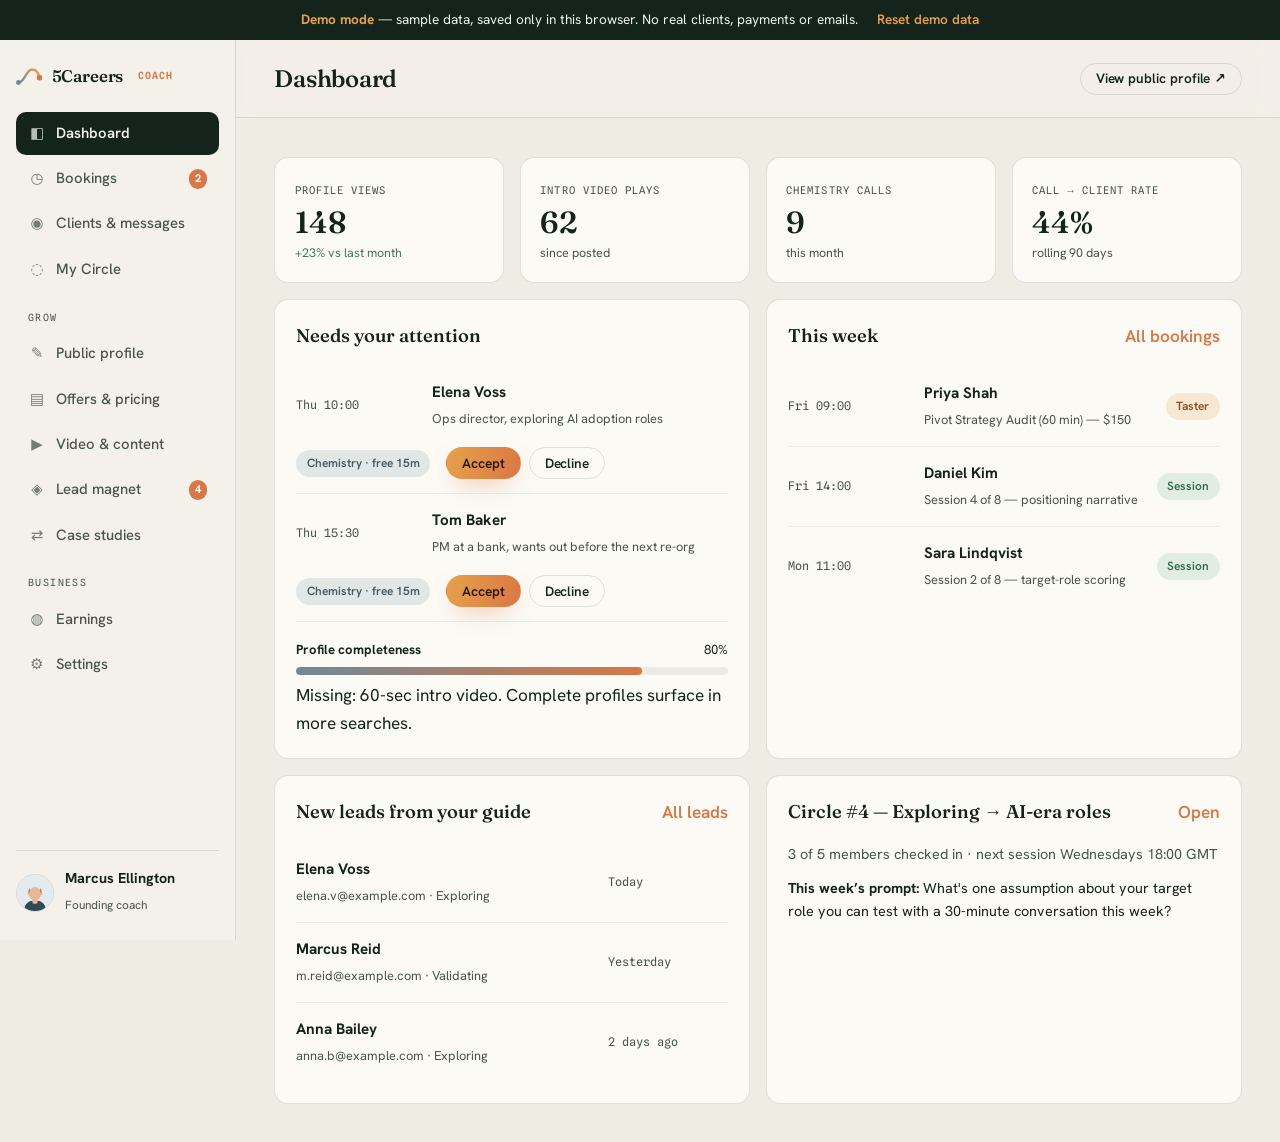
==== portal.html @ 754b2191 "Add coach portal (front-end demo, all views functional) New portal.html/portal.css/portal.js — a cli" ====
<!DOCTYPE html>
<html lang="en">
<head>
<meta charset="UTF-8" />
<meta name="viewport" content="width=device-width, initial-scale=1.0" />
<title>Coach Portal — 5Careers</title>
<meta name="description" content="The 5Careers coach portal: manage your profile, bookings, clients, offers, content, leads, case studies, Circles and earnings." />
<meta name="robots" content="noindex" />
<link rel="icon" href="assets/favicon.svg" type="image/svg+xml" />
<link rel="preconnect" href="https://fonts.googleapis.com" />
<link rel="preconnect" href="https://fonts.gstatic.com" crossorigin />
<link href="https://fonts.googleapis.com/css2?family=Fraunces:ital,opsz,wght@0,9..144,400..600;1,9..144,400..560&family=Hanken+Grotesk:wght@400;500;600;700&family=Spline+Sans+Mono:wght@400;500&display=swap" rel="stylesheet" />
<link rel="stylesheet" href="styles.css" />
<link rel="stylesheet" href="portal.css" />
</head>
<body class="portal-body">

<a class="skip-link" href="#view">Skip to content</a>

<div class="demo-banner" role="status">
  <span><strong>Demo mode</strong> — sample data, saved only in this browser. No real clients, payments or emails.</span>
  <button type="button" class="linkbtn" id="demoReset">Reset demo data</button>
</div>

<div class="portal">
  <aside class="psidebar">
    <a href="index.html" class="brand" aria-label="5Careers home">
      <svg class="mark" viewBox="0 0 32 32" fill="none" aria-hidden="true">
        <path d="M3 24 C 11 24, 12 8, 20 8 C 26 8, 28 14, 29 18" stroke="url(#g)" stroke-width="3" stroke-linecap="round"/>
        <circle cx="3" cy="24" r="3" fill="#6f8a98"/><circle cx="29" cy="18" r="3.4" fill="#d97746"/>
        <defs><linearGradient id="g" x1="3" y1="24" x2="29" y2="10" gradientUnits="userSpaceOnUse"><stop stop-color="#6f8a98"/><stop offset="1" stop-color="#e6a24a"/></linearGradient></defs>
      </svg>
      5Careers <span class="brand-sub">Coach</span>
    </a>

    <nav class="pnav" aria-label="Portal">
      <a href="#/dashboard" data-route="dashboard"><span class="pnav-ic">◧</span>Dashboard</a>
      <a href="#/bookings" data-route="bookings"><span class="pnav-ic">◷</span>Bookings <span class="pnav-badge" id="badgeBookings" hidden></span></a>
      <a href="#/clients" data-route="clients"><span class="pnav-ic">◉</span>Clients &amp; messages</a>
      <a href="#/circle" data-route="circle"><span class="pnav-ic">◌</span>My Circle</a>
      <span class="pnav-sep">Grow</span>
      <a href="#/profile" data-route="profile"><span class="pnav-ic">✎</span>Public profile</a>
      <a href="#/offers" data-route="offers"><span class="pnav-ic">▤</span>Offers &amp; pricing</a>
      <a href="#/content" data-route="content"><span class="pnav-ic">▶</span>Video &amp; content</a>
      <a href="#/leads" data-route="leads"><span class="pnav-ic">◈</span>Lead magnet <span class="pnav-badge" id="badgeLeads" hidden></span></a>
      <a href="#/cases" data-route="cases"><span class="pnav-ic">⇄</span>Case studies</a>
      <span class="pnav-sep">Business</span>
      <a href="#/earnings" data-route="earnings"><span class="pnav-ic">◍</span>Earnings</a>
      <a href="#/settings" data-route="settings"><span class="pnav-ic">⚙</span>Settings</a>
    </nav>

    <div class="pcoach">
      <img src="assets/coaches/coach-1.svg" alt="" width="38" height="38" />
      <div><strong>Marcus Ellington</strong><span>Founding coach</span></div>
    </div>
  </aside>

  <div class="pmain">
    <header class="ptop">
      <h1 class="ptop-title" id="viewTitle">Dashboard</h1>
      <div class="ptop-actions">
        <a class="btn btn-ghost btn-sm" href="index.html#coaches" target="_blank" rel="noopener">View public profile ↗</a>
      </div>
    </header>
    <main class="pview" id="view" tabindex="-1"><!-- rendered by portal.js --></main>
  </div>
</div>

<div class="toast" id="toast" role="status" hidden></div>

<script src="portal.js"></script>
</body>
</html>
---- styles.css ----
/* ==========================================================================
   5Careers — career-change coaching marketplace marketing site
   Design system + styles. Hand-authored, no framework.
   ========================================================================== */

:root {
  /* Color — a warm editorial canvas with a dusk→dawn signature thread.
     The thread color travels from cool "stuck" to warm "arrived", encoding
     the core promise: your experience carries through the change. */
  --ink:        #15231d;  /* deep pine-ink: dark sections, headings */
  --ink-2:      #243a31;  /* softer ink for dark-section surfaces */
  --ink-soft:   #46554d;  /* muted body text on light */
  --paper:      #f4f1ea;  /* warm paper: primary light background */
  --paper-2:    #fbfaf5;  /* lifted cards on light */
  --line:       rgba(21, 35, 29, 0.12);
  --line-soft:  rgba(21, 35, 29, 0.07);

  --dusk:       #6f8a98;  /* cool slate — the "before" end of the thread */
  --dawn:       #e6a24a;  /* warm amber — the signature accent / "after" */
  --dawn-deep:  #d97746;  /* coral-amber for depth in gradients */
  --dawn-soft:  #f4d9ac;

  --paper-on-dark: #eef1ec;
  --muted-on-dark: #9fb0a6;

  /* Type */
  --display: "Fraunces", Georgia, "Times New Roman", serif;
  --sans: "Hanken Grotesk", system-ui, -apple-system, "Segoe UI", sans-serif;
  --mono: "Spline Sans Mono", ui-monospace, "SFMono-Regular", monospace;

  /* Space + shape */
  --wrap: 1140px;
  --radius: 14px;
  --radius-lg: 22px;
  --shadow: 0 1px 2px rgba(21,35,29,.05), 0 18px 40px -24px rgba(21,35,29,.28);
  --shadow-lg: 0 30px 70px -34px rgba(21,35,29,.42);

  --ease: cubic-bezier(.22,.61,.36,1);
}

/* ----------------------------------------------------------------- reset */
*, *::before, *::after { box-sizing: border-box; }
* { margin: 0; }
html { scroll-behavior: smooth; -webkit-text-size-adjust: 100%; }
body {
  font-family: var(--sans);
  background: var(--paper);
  color: var(--ink);
  line-height: 1.6;
  font-size: clamp(1rem, 0.96rem + 0.2vw, 1.075rem);
  -webkit-font-smoothing: antialiased;
  text-rendering: optimizeLegibility;
  overflow-x: hidden;
}
img, svg { display: block; max-width: 100%; }
a { color: inherit; text-decoration: none; }
button { font: inherit; cursor: pointer; }
::selection { background: var(--dawn); color: var(--ink); }

/* --------------------------------------------------------------- helpers */
.wrap { width: 100%; max-width: var(--wrap); margin-inline: auto; padding-inline: clamp(1.25rem, 4vw, 2.5rem); }
.eyebrow {
  font-family: var(--mono);
  font-size: 0.74rem;
  letter-spacing: 0.22em;
  text-transform: uppercase;
  color: var(--dawn-deep);
  display: inline-flex;
  align-items: center;
  gap: .6em;
  font-weight: 500;
}
.eyebrow::before {
  content: "";
  width: 1.6em; height: 1px;
  background: var(--dawn-deep);
  opacity: .55;
}
.section { padding-block: clamp(4.5rem, 9vw, 8rem); position: relative; }
.section-head { max-width: 46rem; }
.section-head h2 {
  font-family: var(--display);
  font-weight: 540;
  font-optical-sizing: auto;
  font-size: clamp(2rem, 1.2rem + 3vw, 3.25rem);
  line-height: 1.05;
  letter-spacing: -0.018em;
  margin-top: 1.1rem;
}
.section-head p { color: var(--ink-soft); font-size: 1.12rem; margin-top: 1.1rem; max-width: 38rem; }

h1,h2,h3 { font-family: var(--display); font-weight: 540; font-optical-sizing: auto; }
.lead { font-size: 1.18rem; color: var(--ink-soft); }

/* reveal-on-scroll */
.reveal { opacity: 0; transform: translateY(22px); transition: opacity .7s var(--ease), transform .7s var(--ease); }
.reveal.in { opacity: 1; transform: none; }

/* ---------------------------------------------------------------- buttons */
.btn {
  display: inline-flex; align-items: center; gap: .55em;
  padding: .92em 1.5em;
  border-radius: 100px;
  font-weight: 600;
  font-size: .98rem;
  letter-spacing: -0.005em;
  border: 1px solid transparent;
  transition: transform .25s var(--ease), box-shadow .25s var(--ease), background .25s var(--ease), color .25s var(--ease);
  line-height: 1;
}
.btn .arrow { transition: transform .25s var(--ease); }
.btn:hover .arrow { transform: translateX(4px); }
.btn-primary {
  background: linear-gradient(105deg, var(--dawn) 0%, var(--dawn-deep) 100%);
  color: #2a1605;
  box-shadow: 0 10px 24px -10px rgba(217,119,70,.6);
}
.btn-primary:hover { transform: translateY(-2px); box-shadow: 0 16px 30px -12px rgba(217,119,70,.7); }
.btn-ghost {
  background: transparent;
  color: var(--ink);
  border-color: var(--line);
}
.btn-ghost:hover { border-color: var(--ink); transform: translateY(-2px); }
.on-dark .btn-ghost, .btn-ghost.on-dark { color: var(--paper-on-dark); border-color: rgba(238,241,236,.28); }
.on-dark .btn-ghost:hover { border-color: var(--paper-on-dark); }
.btn-lg { padding: 1.05em 1.8em; font-size: 1.05rem; }

a.textlink { color: var(--dawn-deep); font-weight: 600; border-bottom: 1px solid transparent; transition: border-color .2s; }
a.textlink:hover { border-color: var(--dawn-deep); }

:focus-visible { outline: 3px solid var(--dawn); outline-offset: 3px; border-radius: 4px; }

/* ============================================================= nav */
.nav {
  position: sticky; top: 0; z-index: 50;
  background: color-mix(in srgb, var(--paper) 82%, transparent);
  backdrop-filter: blur(12px);
  border-bottom: 1px solid transparent;
  transition: border-color .3s, background .3s;
}
.nav.stuck { border-bottom-color: var(--line); }
.nav-inner { display: flex; align-items: center; justify-content: space-between; gap: 1rem; height: 72px; }
.brand { display: inline-flex; align-items: center; gap: .6rem; font-family: var(--display); font-weight: 600; font-size: 1.2rem; letter-spacing: -0.01em; }
.brand .mark { width: 26px; height: 26px; flex: none; }
.nav-links { display: flex; align-items: center; gap: 2rem; }
.nav-links a { font-size: .95rem; color: var(--ink-soft); font-weight: 500; transition: color .2s; }
.nav-links a:hover { color: var(--ink); }
.nav-cta { display: flex; align-items: center; gap: 1rem; }
.nav-toggle { display: none; background: none; border: 0; padding: .4rem; }
@media (max-width: 880px) {
  .nav-links { display: none; }
  .nav-cta .btn-ghost { display: none; }
}

/* ============================================================= hero */
.hero { position: relative; padding-top: clamp(3rem, 6vw, 5.5rem); padding-bottom: clamp(3.5rem, 7vw, 6rem); overflow: hidden; }
.hero-grid { display: grid; grid-template-columns: 1.15fr .85fr; gap: clamp(2rem, 5vw, 4.5rem); align-items: center; }
.hero h1 {
  font-size: clamp(2.5rem, 1.2rem + 5vw, 4.6rem);
  line-height: 1.02;
  letter-spacing: -0.028em;
  font-weight: 560;
}
.hero h1 em { font-style: italic; color: var(--dawn-deep); }
.hero .lead { margin-top: 1.5rem; max-width: 34rem; }
.hero-actions { display: flex; flex-wrap: wrap; gap: .9rem; margin-top: 2.1rem; align-items: center; }
.hero-reassure { margin-top: 1.1rem; font-size: .9rem; color: var(--ink-soft); display: flex; align-items: center; gap: .5rem; }
.hero-reassure svg { color: var(--dawn-deep); flex: none; }

/* hero visual: the dusk→dawn thread, drawn */
.hero-visual { position: relative; aspect-ratio: 4/5; min-height: 360px; }
.hero-card {
  position: absolute; background: var(--paper-2);
  border: 1px solid var(--line); border-radius: var(--radius);
  box-shadow: var(--shadow); padding: 1rem 1.15rem;
  display: flex; flex-direction: column; gap: .25rem;
  max-width: 14.5rem;
}
.hero-card .role { font-family: var(--display); font-size: 1.05rem; font-weight: 560; }
.hero-card .meta { font-family: var(--mono); font-size: .72rem; letter-spacing: .04em; color: var(--ink-soft); text-transform: uppercase; }
.hero-card.from { top: 4%; left: 0; }
.hero-card.from .meta { color: var(--dusk); }
.hero-card.to { bottom: 4%; right: 0; border-color: rgba(217,119,70,.4); }
.hero-card.to .meta { color: var(--dawn-deep); }
.hero-card .tag { font-size: .78rem; color: var(--ink-soft); }
.hero-thread { position: absolute; inset: 0; width: 100%; height: 100%; z-index: -1; overflow: visible; }

@media (max-width: 900px) {
  .hero-grid { grid-template-columns: 1fr; }
  .hero-visual { order: -1; aspect-ratio: 3/2; min-height: 280px; max-width: 460px; }
}

/* hero direction arrows: flashing chevrons that flow toward "where you're going" */
.hero-arrows { position: absolute; left: 15%; top: 25%; width: 52%; height: 54%; pointer-events: none; overflow: visible; }
.hero-arrows path { fill: none; stroke-width: 3; stroke-linecap: round; stroke-linejoin: round; }
.hero-arrows .chev { opacity: .16; animation: chevFlow 1.9s var(--ease) infinite; }
@keyframes chevFlow { 0%, 100% { opacity: .16; } 42% { opacity: 1; } }

/* trust strip */
.trust { border-block: 1px solid var(--line); }
.trust .wrap { display: flex; align-items: center; gap: clamp(1rem,4vw,3rem); flex-wrap: wrap; padding-block: 1.4rem; }
.trust .label { font-family: var(--mono); font-size: .72rem; text-transform: uppercase; letter-spacing: .16em; color: var(--ink-soft); }
.trust ul { list-style: none; padding: 0; display: flex; flex-wrap: wrap; gap: clamp(1rem,3vw,2.4rem); }
.trust li { display: flex; align-items: center; gap: .55rem; font-size: .92rem; font-weight: 500; color: var(--ink-soft); }
.trust li svg { color: var(--dawn-deep); flex: none; }

/* ===================================================== throughline rail */
.rail {
  position: fixed; left: max(1.5rem, calc((100vw - var(--wrap)) / 2 - 1.6rem));
  top: 0; bottom: 0; width: 2px; z-index: 5;
  pointer-events: none;
}
.rail-track { position: absolute; inset: 0; background: var(--line); border-radius: 2px; }
.rail-fill {
  position: absolute; top: 0; left: 0; width: 100%; height: 0%;
  background: linear-gradient(var(--dusk) 0%, #b98c69 45%, var(--dawn) 78%, var(--dawn-deep) 100%);
  border-radius: 2px;
  transition: height .12s linear;
}
.rail-fill::after {
  content: ""; position: absolute; bottom: -4px; left: 50%; translate: -50% 0;
  width: 9px; height: 9px; border-radius: 50%;
  background: var(--dawn); box-shadow: 0 0 0 4px color-mix(in srgb, var(--dawn) 30%, transparent);
}
@media (max-width: 1180px) { .rail { display: none; } }
@media (prefers-reduced-motion: reduce) { .rail-fill { transition: none; } }

/* ============================================================= problem (dark) */
.problem { background: var(--ink); color: var(--paper-on-dark); }
.problem .eyebrow { color: var(--dawn); }
.problem .eyebrow::before { background: var(--dawn); }
.problem h2 { color: var(--paper-on-dark); }
.mirror { display: grid; grid-template-columns: repeat(3,1fr); gap: 1.25rem; margin-top: 3rem; }
.mirror blockquote {
  background: var(--ink-2); border: 1px solid rgba(238,241,236,.08);
  border-radius: var(--radius); padding: 1.6rem;
  font-family: var(--display); font-size: 1.18rem; line-height: 1.4; font-weight: 440;
  position: relative;
}
.mirror blockquote .q { color: var(--dawn); font-size: 2.4rem; line-height: 0; position: relative; top: .55rem; margin-right: .1rem; font-family: var(--display); }
.problem .villain { margin-top: 2.6rem; font-size: 1.25rem; max-width: 44rem; color: var(--paper-on-dark); }
.problem .villain strong { color: var(--dawn); font-weight: 600; }
@media (max-width: 760px) { .mirror { grid-template-columns: 1fr; } }

/* ============================================================= reframe */
.reframe .big {
  font-family: var(--display); font-weight: 540;
  font-size: clamp(1.8rem, 1rem + 3vw, 3rem); line-height: 1.1; letter-spacing: -0.02em;
  max-width: 30rem;
}
.reframe .big em { font-style: italic; color: var(--dawn-deep); }
.reframe-grid { display: grid; grid-template-columns: 1fr 1fr; gap: clamp(2rem,5vw,4rem); align-items: center; }
.pillars { display: grid; gap: 1rem; }
.pillar { display: flex; gap: 1rem; padding: 1.3rem; background: var(--paper-2); border: 1px solid var(--line); border-radius: var(--radius); transition: transform .3s var(--ease), box-shadow .3s var(--ease); }
.pillar:hover { transform: translateY(-3px); box-shadow: var(--shadow); }
.pillar .n { font-family: var(--mono); font-size: .8rem; color: var(--dawn-deep); padding-top: .2rem; }
.pillar h3 { font-size: 1.16rem; font-weight: 560; }
.pillar p { color: var(--ink-soft); font-size: .98rem; margin-top: .3rem; }
@media (max-width: 820px) { .reframe-grid { grid-template-columns: 1fr; } }

/* ============================================================= method (PIVOT) */
.method { background: linear-gradient(180deg, var(--paper) 0%, #efe9dd 100%); }
.phases { margin-top: 3.2rem; position: relative; display: grid; gap: 1.1rem; }
.phases::before {
  content: ""; position: absolute; left: 27px; top: 12px; bottom: 12px; width: 2px;
  background: linear-gradient(var(--dusk), var(--dawn-deep));
  border-radius: 2px;
}
.phase {
  position: relative; display: grid; grid-template-columns: 56px 1fr; gap: 1.2rem; align-items: start;
  padding: 1.2rem 1.4rem 1.2rem 0;
}
.phase .node {
  width: 56px; height: 56px; border-radius: 50%; flex: none;
  background: var(--paper-2); border: 2px solid var(--line);
  display: grid; place-items: center; font-family: var(--display); font-weight: 600; font-size: 1.25rem;
  color: var(--ink); z-index: 1; position: relative;
  transition: border-color .4s var(--ease), color .4s var(--ease), background .4s var(--ease);
}
.phase.in .node { border-color: var(--dawn); background: #fff; }
.phase .letter { color: var(--dawn-deep); }
.phase h3 { font-size: 1.3rem; font-weight: 560; }
.phase h3 span { color: var(--ink-soft); font-weight: 440; font-style: italic; font-size: 1.05rem; }
.phase p { color: var(--ink-soft); margin-top: .35rem; max-width: 44rem; }
@media (max-width:600px){ .phase{ grid-template-columns: 44px 1fr; gap:1rem;} .phase .node{width:44px;height:44px;font-size:1.05rem;} .phases::before{left:21px;} }

/* ============================================================= roles */
.roles-grid { display: grid; grid-template-columns: repeat(3,1fr); gap: 1.1rem; margin-top: 3rem; }
.role-group { background: var(--paper-2); border: 1px solid var(--line); border-radius: var(--radius-lg); padding: 1.6rem; transition: transform .3s var(--ease), box-shadow .3s var(--ease); }
.role-group:hover { transform: translateY(-4px); box-shadow: var(--shadow); }
.role-group h3 { font-size: 1.18rem; font-weight: 560; display: flex; align-items: center; gap: .6rem; }
.role-group h3 .dot { width: 10px; height: 10px; border-radius: 50%; flex:none; }
.role-group .why { font-size: .88rem; color: var(--ink-soft); margin-top: .5rem; margin-bottom: 1.1rem; }
.role-group ul { list-style: none; padding: 0; display: grid; gap: .55rem; }
.role-group li { font-size: .96rem; padding-left: 1.3rem; position: relative; }
.role-group li::before { content: "→"; position: absolute; left: 0; color: var(--dawn-deep); }
@media (max-width: 900px){ .roles-grid{ grid-template-columns: 1fr; } }

/* ============================================================= stories */
.stories-grid { display: grid; grid-template-columns: repeat(2,1fr); gap: 1.1rem; margin-top: 3rem; }
.story { border: 1px solid var(--line); border-radius: var(--radius); padding: 1.5rem; background: var(--paper-2); }
.story .path { display: flex; align-items: center; gap: .7rem; font-family: var(--display); font-size: 1.12rem; font-weight: 540; flex-wrap: wrap; }
.story .path .to { color: var(--dawn-deep); }
.story .path .sep { color: var(--dusk); }
.story p { color: var(--ink-soft); font-size: .96rem; margin-top: .7rem; }
.story .who { font-family: var(--mono); font-size: .72rem; text-transform: uppercase; letter-spacing: .08em; color: var(--ink-soft); margin-top: .9rem; }
.disclaimer { font-size: .82rem; color: var(--ink-soft); margin-top: 1.4rem; font-style: italic; }
@media (max-width: 720px){ .stories-grid{ grid-template-columns: 1fr; } }

/* ============================================================= fit */
.fit-grid { display: grid; grid-template-columns: 1fr 1fr; gap: 1.25rem; margin-top: 3rem; }
.fit-col { border-radius: var(--radius-lg); padding: 1.8rem; border: 1px solid var(--line); }
.fit-col.yes { background: var(--paper-2); }
.fit-col.no { background: transparent; }
.fit-col h3 { font-size: 1.2rem; display: flex; align-items: center; gap: .6rem; }
.fit-col ul { list-style: none; padding: 0; margin-top: 1.1rem; display: grid; gap: .8rem; }
.fit-col li { display: flex; gap: .7rem; align-items: flex-start; font-size: 1rem; }
.fit-col li svg { flex: none; margin-top: .15rem; }
.fit-col.yes svg { color: #4c9a6a; }
.fit-col.no { color: var(--ink-soft); }
.fit-col.no svg { color: var(--dusk); }
@media (max-width: 720px){ .fit-grid{ grid-template-columns: 1fr; } }

/* ============================================================= compare */
.compare-wrap { margin-top: 3rem; overflow-x: auto; border: 1px solid var(--line); border-radius: var(--radius-lg); }
table.compare { width: 100%; border-collapse: collapse; min-width: 640px; }
table.compare th, table.compare td { padding: 1.1rem 1.25rem; text-align: left; border-bottom: 1px solid var(--line-soft); font-size: .95rem; }
table.compare thead th { font-family: var(--mono); font-size: .72rem; text-transform: uppercase; letter-spacing: .08em; color: var(--ink-soft); font-weight: 500; }
table.compare thead th.us { color: var(--dawn-deep); }
table.compare tbody th { font-weight: 560; color: var(--ink); }
table.compare td.us { background: color-mix(in srgb, var(--dawn) 9%, transparent); font-weight: 600; }
table.compare tr:last-child td, table.compare tr:last-child th { border-bottom: 0; }
.tick { color: #4c9a6a; } .cross { color: var(--dusk); }

/* ============================================================= offer */
.offer { background: var(--ink); color: var(--paper-on-dark); }
.offer .eyebrow { color: var(--dawn); } .offer .eyebrow::before { background: var(--dawn); }
.offer h2 { color: var(--paper-on-dark); }
.offer-grid { display: grid; grid-template-columns: 1.1fr .9fr; gap: clamp(2rem,5vw,3.5rem); margin-top: 2.6rem; align-items: start; }
.includes { list-style: none; padding: 0; display: grid; gap: .9rem; }
.includes li { display: flex; gap: .8rem; align-items: flex-start; }
.includes li svg { color: var(--dawn); flex: none; margin-top: .2rem; }
.guarantee {
  background: var(--ink-2); border: 1px solid rgba(230,162,74,.35);
  border-radius: var(--radius-lg); padding: 1.8rem;
}
.guarantee .seal { font-family: var(--mono); font-size: .72rem; letter-spacing: .14em; text-transform: uppercase; color: var(--dawn); }
.guarantee h3 { color: var(--paper-on-dark); font-size: 1.4rem; margin-top: .6rem; }
.guarantee p { color: var(--muted-on-dark); margin-top: .7rem; font-size: .98rem; }
.offer .founding { margin-top: 1.6rem; font-size: .92rem; color: var(--muted-on-dark); }
.offer .founding strong { color: var(--dawn); }
@media (max-width: 820px){ .offer-grid{ grid-template-columns: 1fr; } }

/* ============================================================= faq */
.faq-list { margin-top: 2.6rem; border-top: 1px solid var(--line); }
.faq-item { border-bottom: 1px solid var(--line); }
.faq-q { width: 100%; text-align: left; background: none; border: 0; padding: 1.4rem 0; display: flex; justify-content: space-between; align-items: center; gap: 1rem; font-family: var(--display); font-size: 1.18rem; font-weight: 540; color: var(--ink); }
.faq-q .pm { flex: none; width: 24px; height: 24px; position: relative; transition: transform .3s var(--ease); }
.faq-q .pm::before, .faq-q .pm::after { content:""; position:absolute; top:50%; left:50%; translate:-50% -50%; background: var(--dawn-deep); border-radius: 2px; }
.faq-q .pm::before { width: 14px; height: 2px; }
.faq-q .pm::after { width: 2px; height: 14px; transition: transform .3s var(--ease); }
.faq-item[open] .pm::after { transform: rotate(90deg); }
.faq-a { padding: 0 0 1.5rem; color: var(--ink-soft); max-width: 48rem; }
.faq-a a { color: var(--dawn-deep); font-weight: 600; }
details > summary { list-style: none; } details > summary::-webkit-details-marker { display: none; }

/* ============================================================= final cta */
.final { position: relative; overflow: hidden; background: var(--ink); color: var(--paper-on-dark); text-align: center; }
.final .glow { position: absolute; left: 50%; top: 120%; translate: -50% -50%; width: 120vw; height: 120vw; max-width: 1100px; max-height: 1100px; background: radial-gradient(circle, rgba(230,162,74,.28), transparent 60%); pointer-events: none; }
.final-inner { position: relative; max-width: 40rem; margin-inline: auto; }
.final h2 { color: var(--paper-on-dark); font-size: clamp(2.1rem, 1.2rem + 3.4vw, 3.6rem); line-height: 1.04; letter-spacing: -0.02em; }
.final h2 em { font-style: italic; color: var(--dawn); }
.final p { color: var(--muted-on-dark); font-size: 1.15rem; margin-top: 1.2rem; }
.final .hero-actions { justify-content: center; }
.final-reassure { margin-top: 1.3rem; font-size: .9rem; color: var(--muted-on-dark); }

/* ============================================================= footer */
.footer { background: var(--ink); color: var(--muted-on-dark); border-top: 1px solid rgba(238,241,236,.08); padding-block: 3.5rem 2.5rem; }
.footer-grid { display: flex; justify-content: space-between; gap: 2rem; flex-wrap: wrap; }
.footer .brand { color: var(--paper-on-dark); }
.footer-cols { display: flex; gap: clamp(2rem,6vw,5rem); flex-wrap: wrap; }
.footer-cols h4 { font-family: var(--mono); font-size: .72rem; text-transform: uppercase; letter-spacing: .12em; color: var(--paper-on-dark); margin-bottom: .9rem; font-weight: 500; }
.footer-cols ul { list-style: none; padding: 0; display: grid; gap: .6rem; }
.footer-cols a { font-size: .92rem; transition: color .2s; }
.footer-cols a:hover { color: var(--paper-on-dark); }
.footer-bottom { margin-top: 3rem; padding-top: 1.6rem; border-top: 1px solid rgba(238,241,236,.08); display: flex; justify-content: space-between; gap: 1rem; flex-wrap: wrap; font-size: .82rem; }
.footer-tagline { max-width: 18rem; margin-top: .9rem; font-size: .92rem; line-height: 1.5; }

/* ============================================================= how it works (steps) */
.how { background: linear-gradient(180deg, var(--paper) 0%, #efe9dd 100%); }
.steps { display: grid; grid-template-columns: repeat(3, 1fr); gap: 1.25rem; margin-top: 3.2rem; position: relative; }
.steps::before {
  content: ""; position: absolute; top: 28px; left: 12%; right: 12%; height: 2px;
  background: linear-gradient(90deg, var(--dusk), var(--dawn-deep)); opacity: .5;
}
.step { position: relative; }
.step .step-n {
  width: 56px; height: 56px; border-radius: 50%; background: #fff;
  border: 2px solid var(--dawn); color: var(--dawn-deep);
  display: grid; place-items: center; font-family: var(--display); font-weight: 600; font-size: 1.4rem;
  position: relative; z-index: 1;
}
.step h3 { font-size: 1.22rem; font-weight: 560; margin-top: 1.1rem; }
.step p { color: var(--ink-soft); margin-top: .45rem; max-width: 22rem; }
.how-cta { margin-top: 2.8rem; }
@media (max-width: 800px){ .steps{ grid-template-columns: 1fr; gap: 1.6rem; } .steps::before{ display:none; } }

/* ============================================================= coaches */
.chips { display: flex; flex-wrap: wrap; gap: .55rem; margin-top: 2.2rem; }
.chip {
  padding: .55em 1.05em; border-radius: 100px; border: 1px solid var(--line);
  background: var(--paper-2); color: var(--ink-soft); font-size: .86rem; font-weight: 600;
  transition: background .2s var(--ease), color .2s var(--ease), border-color .2s var(--ease), transform .2s var(--ease);
}
.chip:hover { border-color: var(--ink); color: var(--ink); }
.chip.active { background: var(--ink); color: var(--paper-on-dark); border-color: var(--ink); }

.coaches-grid { display: grid; grid-template-columns: repeat(4, 1fr); gap: 1.1rem; margin-top: 2rem; }
.coach {
  background: var(--paper-2); border: 1px solid var(--line); border-radius: var(--radius-lg);
  padding: 1.7rem 1.4rem; text-align: center;
  display: flex; flex-direction: column; align-items: center;
  transition: transform .3s var(--ease), box-shadow .3s var(--ease), border-color .3s var(--ease);
}
.coach:hover { transform: translateY(-4px); box-shadow: var(--shadow); border-color: rgba(217,119,70,.35); }
.coach[hidden] { display: none; }
.coach .avatar {
  width: 92px; height: 92px; border-radius: 50%; object-fit: cover;
  border: 1px solid var(--line); background: var(--paper);
}
.coach .name { font-family: var(--display); font-size: 1.16rem; font-weight: 560; margin-top: 1rem; }
.coach .cred { font-family: var(--mono); font-size: .68rem; letter-spacing: .06em; text-transform: uppercase; color: var(--dawn-deep); margin-top: .3rem; }
.coach .pivot { font-size: .92rem; margin-top: .8rem; line-height: 1.4; }
.pivot .sep { color: var(--dusk); margin: 0 .15rem; }
.pivot .to { color: var(--dawn-deep); font-weight: 600; }
.coach .madeit { display: inline-flex; align-items: center; gap: .35rem; font-size: .74rem; color: #4c9a6a; margin-top: .7rem; font-weight: 600; }
.coach .tags { display: flex; flex-wrap: wrap; gap: .4rem; justify-content: center; margin-top: .9rem; }
.coach .tag { font-size: .72rem; background: var(--paper); border: 1px solid var(--line); border-radius: 100px; padding: .3em .75em; color: var(--ink-soft); }
.coach .coach-cta { margin-top: auto; padding-top: 1.2rem; font-size: .9rem; font-weight: 600; color: var(--ink); display: inline-flex; align-items: center; gap: .4rem; }
.coach .coach-cta .arrow { color: var(--dawn-deep); transition: transform .25s var(--ease); }
.coach .coach-cta:hover .arrow { transform: translateX(4px); }
.empty-note { margin-top: 1.6rem; color: var(--ink-soft); }
.empty-note a { color: var(--dawn-deep); font-weight: 600; }
@media (max-width: 1080px){ .coaches-grid{ grid-template-columns: repeat(3,1fr); } }
@media (max-width: 800px){ .coaches-grid{ grid-template-columns: repeat(2,1fr); } }
@media (max-width: 480px){ .coaches-grid{ grid-template-columns: 1fr; } }

/* ============================================================= for-coaches band */
.joinband-sec { padding-block: 0; }
.joinband {
  display: flex; align-items: center; justify-content: space-between; gap: 1.5rem; flex-wrap: wrap;
  background: linear-gradient(105deg, #efe9dd, var(--paper-2));
  border: 1px solid var(--line); border-radius: var(--radius-lg);
  padding: clamp(1.6rem, 4vw, 2.6rem);
}
.joinband h3 { font-family: var(--display); font-size: clamp(1.3rem, 1rem + 1.4vw, 1.9rem); font-weight: 560; }
.joinband p { color: var(--ink-soft); margin-top: .5rem; max-width: 34rem; }

/* coach specialty label (reframed from personal-pivot claim) */
.pivot .plabel {
  display: block; font-family: var(--mono); font-size: .62rem; letter-spacing: .12em;
  text-transform: uppercase; color: var(--ink-soft); margin-bottom: .35rem;
}

/* optional matchmaker helper under the how-it-works CTA */
.how-helper { margin-top: 1.1rem; color: var(--ink-soft); font-size: .95rem; }

/* ============================================================= circles (community) */
.circles { background: var(--paper); }
.circles-panel {
  display: grid; grid-template-columns: 1.12fr .88fr; gap: clamp(2rem, 5vw, 4rem); align-items: center;
  background: linear-gradient(120deg, #efe9dd, var(--paper-2));
  border: 1px solid var(--line); border-radius: calc(var(--radius-lg) + 6px);
  padding: clamp(1.8rem, 4vw, 3.4rem);
}
.circles-copy .lead { margin-top: 1.2rem; }
.circles-copy .lead strong { color: var(--ink); }
.circle-feats { list-style: none; padding: 0; margin: 1.9rem 0 0; display: grid; gap: 1.1rem; }
.circle-feats li { display: flex; gap: .9rem; align-items: flex-start; }
.circle-feats .cf-ic {
  flex: none; width: 28px; height: 28px; border-radius: 50%; margin-top: .1rem;
  background: color-mix(in srgb, var(--dawn) 20%, transparent); color: var(--dawn-deep);
  display: grid; place-items: center; font-size: 1.1rem; line-height: 1;
}
.circle-feats strong { display: block; font-weight: 600; font-size: 1.02rem; }
.circle-feats p { color: var(--ink-soft); font-size: .95rem; margin-top: .2rem; }
.circle-price { margin-top: 1.7rem; font-size: 1.02rem; }
.circle-price strong { color: var(--dawn-deep); }
.circles .hero-actions { margin-top: 1.4rem; }
.circle-note { margin-top: 1rem; font-size: .85rem; color: var(--ink-soft); font-style: italic; }
.circles-visual { display: flex; flex-direction: column; align-items: center; gap: 1rem; }
.circles-visual svg { max-width: 320px; width: 100%; height: auto; }
.circles-cap { font-family: var(--mono); font-size: .72rem; letter-spacing: .06em; text-transform: uppercase; color: var(--ink-soft); }
@media (max-width: 820px){ .circles-panel{ grid-template-columns: 1fr; } .circles-visual{ order: -1; max-width: 280px; margin-inline: auto; } }

/* ============================================================= skip link */
.skip-link {
  position: absolute; left: -9999px; top: 0; z-index: 200;
  background: var(--ink); color: var(--paper-on-dark);
  padding: .7em 1.1em; border-radius: 0 0 10px 0; font-weight: 600;
}
.skip-link:focus { left: 0; }

/* ============================================================= mobile nav */
.nav-inner { position: relative; }
.nav-toggle { display: none; width: 44px; height: 44px; border: 1px solid var(--line); border-radius: 10px; background: var(--paper-2); align-items: center; justify-content: center; }
.nav-toggle:hover { border-color: var(--ink); }
.nav-toggle-bars { position: relative; width: 18px; height: 2px; background: var(--ink); display: block; transition: background .2s; }
.nav-toggle-bars::before, .nav-toggle-bars::after { content: ""; position: absolute; left: 0; width: 18px; height: 2px; background: var(--ink); transition: transform .25s var(--ease), top .25s var(--ease); }
.nav-toggle-bars::before { top: -6px; } .nav-toggle-bars::after { top: 6px; }
.nav.menu-open .nav-toggle-bars { background: transparent; }
.nav.menu-open .nav-toggle-bars::before { top: 0; transform: rotate(45deg); }
.nav.menu-open .nav-toggle-bars::after { top: 0; transform: rotate(-45deg); }
.nav-menu-cta { display: none; }
@media (max-width: 880px) {
  .nav-toggle { display: inline-flex; }
  .nav-links {
    position: absolute; top: 100%; left: 0; right: 0;
    display: none; flex-direction: column; align-items: stretch; gap: 0;
    background: var(--paper); border-bottom: 1px solid var(--line);
    padding: .6rem clamp(1.25rem,4vw,2.5rem) 1.4rem; box-shadow: var(--shadow);
  }
  .nav.menu-open .nav-links { display: flex; }
  .nav-links a:not(.btn) { padding: .85rem 0; font-size: 1.05rem; border-bottom: 1px solid var(--line-soft); }
  .nav.menu-open .nav-menu-cta { display: inline-flex; justify-content: center; margin-top: 1rem; }
  .nav-cta .btn-primary:not(.nav-menu-cta) { display: none; }
}

/* ============================================================= hero rotation */
.hero-card .role, .hero-card .tag { transition: opacity .4s var(--ease); }
.hero-visual.swapping .hero-card .role, .hero-visual.swapping .hero-card .tag { opacity: 0; }
.hero-dots { display: flex; gap: .5rem; justify-content: center; position: absolute; left: 0; right: 0; bottom: -1.9rem; }
.hero-dots button { width: 8px; height: 8px; border-radius: 50%; border: 0; padding: 0; background: var(--line); cursor: pointer; transition: background .3s var(--ease), width .3s var(--ease); }
.hero-dots button:hover { background: var(--dusk); }
.hero-dots button.active { background: var(--dawn-deep); width: 22px; border-radius: 5px; }
@media (max-width: 900px) { .hero-dots { bottom: -1.6rem; } }

/* inline link-button (matches .textlink, but a <button>) */
.linkbtn { background: none; border: 0; padding: 0; font: inherit; color: var(--dawn-deep); font-weight: 600; cursor: pointer; border-bottom: 1px solid transparent; }
.linkbtn:hover { border-color: var(--dawn-deep); }

/* coach result count */
.coach-count { margin-top: 1.1rem; font-family: var(--mono); font-size: .76rem; letter-spacing: .06em; text-transform: uppercase; color: var(--ink-soft); }

/* ============================================================= modals */
.modal-overlay { position: fixed; inset: 0; z-index: 120; display: grid; place-items: center; padding: 1.2rem; background: rgba(21,35,29,.55); backdrop-filter: blur(4px); animation: mmFade .2s var(--ease); }
.modal-overlay[hidden] { display: none; }
@keyframes mmFade { from { opacity: 0; } to { opacity: 1; } }
.modal { position: relative; background: var(--paper); border-radius: var(--radius-lg); width: 100%; max-width: 600px; max-height: 90vh; overflow: auto; padding: clamp(1.7rem, 4vw, 2.6rem); box-shadow: var(--shadow-lg); }
.modal-close { position: absolute; top: .9rem; right: .9rem; width: 40px; height: 40px; border-radius: 50%; border: 1px solid var(--line); background: var(--paper-2); display: grid; place-items: center; color: var(--ink); }
.modal-close:hover { border-color: var(--ink); }
.mm-step-label { font-family: var(--mono); font-size: .72rem; letter-spacing: .12em; text-transform: uppercase; color: var(--ink-soft); }
.mm-progress { display: flex; gap: .4rem; margin: .6rem 0 1.4rem; }
.mm-progress span { height: 4px; flex: 1; background: var(--line); border-radius: 2px; transition: background .3s var(--ease); }
.mm-progress span.on { background: linear-gradient(90deg, var(--dusk), var(--dawn)); }
.mm-q { font-family: var(--display); font-size: 1.5rem; font-weight: 560; line-height: 1.1; letter-spacing: -0.01em; }
.mm-sub { color: var(--ink-soft); margin-top: .5rem; font-size: .98rem; }
fieldset.mm-screen { border: 0; padding: 0; margin: 0; }
fieldset.mm-screen[hidden] { display: none; }
legend.mm-q { padding: 0; display: block; }
.mm-options { display: grid; gap: .55rem; margin-top: 1.3rem; }
.mm-opt { text-align: left; padding: .9em 1.1em; border: 1px solid var(--line); border-radius: 12px; background: var(--paper-2); font-weight: 600; color: var(--ink); transition: border-color .2s var(--ease), background .2s var(--ease), transform .2s var(--ease); }
.mm-opt:hover { border-color: var(--ink); transform: translateY(-1px); }
.mm-opt.sel { border-color: var(--dawn); background: #fff; box-shadow: 0 0 0 3px color-mix(in srgb, var(--dawn) 18%, transparent); }
.mm-nav { display: flex; align-items: center; margin-top: 1.5rem; }
.mm-nav-spacer { flex: 1; }
.mm-result[hidden] { display: none; }
.mm-result-grid { display: grid; grid-template-columns: 1fr 1fr; gap: .8rem; margin-top: 1.3rem; }
.mm-result-grid .coach { padding: 1.2rem 1rem; }
.mm-result-grid .coach .avatar { width: 72px; height: 72px; }
.mm-result-actions { display: flex; align-items: center; gap: 1.3rem; margin-top: 1.6rem; flex-wrap: wrap; }
.mm-tip { margin-top: 1.1rem; background: color-mix(in srgb, var(--dawn) 12%, transparent); border-radius: 10px; padding: .85rem 1rem; font-size: .92rem; color: var(--ink); }
.mm-tip[hidden] { display: none; }
@media (max-width: 520px) { .mm-result-grid { grid-template-columns: 1fr; } }

/* waitlist form */
.wl-form { display: flex; flex-direction: column; gap: 1rem; }
.wl-form[hidden] { display: none; }
.wl-form .mm-q { margin-top: .4rem; }
.field { display: flex; flex-direction: column; gap: .4rem; }
.field-label { font-size: .85rem; font-weight: 600; color: var(--ink); }
.field-opt { color: var(--ink-soft); font-weight: 400; }
.field input, .field select { font: inherit; padding: .75em .9em; border: 1px solid var(--line); border-radius: 10px; background: var(--paper-2); color: var(--ink); }
.field input:focus, .field select:focus { border-color: var(--dawn); outline: none; box-shadow: 0 0 0 3px color-mix(in srgb, var(--dawn) 20%, transparent); }
.field-error { color: #c0492f; font-size: .85rem; font-weight: 500; }
.field-error[hidden] { display: none; }
.wl-fineprint { font-size: .8rem; color: var(--ink-soft); text-align: center; }
.wl-success { text-align: center; }
.wl-success[hidden] { display: none; }
.wl-check { width: 64px; height: 64px; border-radius: 50%; background: color-mix(in srgb, #4c9a6a 16%, transparent); color: #4c9a6a; display: grid; place-items: center; margin: 0 auto 1rem; }
.wl-success .btn { margin-top: 1.3rem; }

body.modal-open { overflow: hidden; }

/* ============================================================= from→to + roadblock filter */
.coach-filters { margin-top: 2.1rem; display: grid; gap: 1.2rem; }
.cf-row { display: flex; align-items: flex-end; gap: 1rem; flex-wrap: wrap; }
.cf-field { display: flex; flex-direction: column; gap: .4rem; }
.cf-label { font-family: var(--mono); font-size: .68rem; letter-spacing: .12em; text-transform: uppercase; color: var(--ink-soft); }
.cf-field select {
  font: inherit; font-weight: 600; color: var(--ink); cursor: pointer; min-width: 13rem;
  padding: .7em 2.4em .7em .95em; border: 1px solid var(--line); border-radius: 10px;
  -webkit-appearance: none; appearance: none; background-color: var(--paper-2);
  background-image: url('data:image/svg+xml;utf8,<svg xmlns="http://www.w3.org/2000/svg" width="14" height="14" viewBox="0 0 24 24" fill="none" stroke="%2346554d" stroke-width="2.5" stroke-linecap="round" stroke-linejoin="round"><path d="M6 9l6 6 6-6"/></svg>');
  background-repeat: no-repeat; background-position: right .85em center;
}
.cf-field select:focus { border-color: var(--dawn); outline: none; box-shadow: 0 0 0 3px color-mix(in srgb, var(--dawn) 20%, transparent); }
.cf-arrow { font-size: 1.4rem; color: var(--dawn-deep); padding-bottom: .35rem; }
.cf-reset { padding-bottom: .6rem; }
.cf-challenges { display: flex; flex-wrap: wrap; align-items: center; gap: .5rem; }
.cf-challenges .cf-label { margin-right: .3rem; }
@media (max-width: 560px) { .cf-field, .cf-field select { width: 100%; min-width: 0; } .cf-arrow { display: none; } }

/* coach card: video badge + clickable */
.coach .avatar-wrap { position: relative; display: inline-block; line-height: 0; }
.coach .play-badge { position: absolute; right: -2px; bottom: -2px; width: 30px; height: 30px; border-radius: 50%; background: var(--dawn-deep); color: #fff; display: grid; place-items: center; box-shadow: 0 2px 6px rgba(21,35,29,.25); }
.coach .play-badge svg { width: 13px; height: 13px; margin-left: 1px; }
.coach--clickable { cursor: pointer; }
.coach-cta { cursor: pointer; }

/* ============================================================= coach profile modal */
.modal-wide { max-width: 720px; }
.profile-head { display: flex; gap: 1.4rem; align-items: flex-start; flex-wrap: wrap; }
.profile-video { position: relative; width: 200px; flex: none; border-radius: 14px; overflow: hidden; background: var(--paper-2); aspect-ratio: 1/1; }
.profile-video .pv-thumb { width: 100%; height: 100%; object-fit: cover; }
.pv-play { position: absolute; inset: 0; margin: auto; width: 54px; height: 54px; border-radius: 50%; background: rgba(21,35,29,.6); color: #fff; display: grid; place-items: center; }
.pv-play svg { width: 22px; height: 22px; margin-left: 2px; }
.pv-label { position: absolute; left: 0; right: 0; bottom: 0; background: rgba(21,35,29,.74); color: #fff; font-family: var(--mono); font-size: .58rem; letter-spacing: .06em; text-transform: uppercase; text-align: center; padding: .45em; }
.profile-id { flex: 1; min-width: 14rem; }
.profile-id .mm-q { margin-top: .35rem; }
.profile-loc { font-size: .88rem; color: var(--ink-soft); margin-top: .25rem; }
.profile-id .pivot { margin-top: .7rem; font-size: .95rem; }
.profile-id .tags { display: flex; flex-wrap: wrap; gap: .4rem; margin-top: .85rem; }
.profile-id .tag { font-size: .72rem; background: var(--paper); border: 1px solid var(--line); border-radius: 100px; padding: .3em .75em; color: var(--ink-soft); }
.profile-id .tag.tag-ch { background: color-mix(in srgb, var(--dusk) 15%, transparent); }
.tag-ch { background: color-mix(in srgb, var(--dusk) 15%, transparent); }
.profile-bio { margin-top: 1.4rem; color: var(--ink-soft); font-size: 1.02rem; }
.profile-ctas { display: flex; flex-wrap: wrap; gap: .7rem; margin-top: 1.4rem; }
.profile-ctas .btn { font-size: .9rem; }
.profile-block { margin-top: 1.9rem; border-top: 1px solid var(--line); padding-top: 1.5rem; }
.profile-h { font-family: var(--display); font-size: 1.16rem; font-weight: 560; }
.profile-mini { font-size: .8rem; color: var(--ink-soft); margin-top: .7rem; font-style: italic; }
.feed { display: grid; gap: .6rem; margin-top: 1rem; }
.feed-item { display: flex; align-items: center; gap: .8rem; padding: .6rem .8rem; border: 1px solid var(--line); border-radius: 10px; background: var(--paper-2); transition: border-color .2s var(--ease); }
.feed-item:hover { border-color: var(--ink); }
.feed-play { width: 34px; height: 34px; flex: none; border-radius: 8px; background: var(--ink); color: #fff; display: grid; place-items: center; }
.feed-play svg { width: 14px; height: 14px; margin-left: 1px; }
.feed-meta { display: flex; flex-direction: column; }
.feed-meta strong { font-weight: 600; font-size: .95rem; }
.feed-meta span { font-family: var(--mono); font-size: .66rem; letter-spacing: .04em; text-transform: uppercase; color: var(--ink-soft); margin-top: .1rem; }
.casestudy { display: grid; grid-template-columns: 1fr auto 1fr auto 1fr; gap: .8rem; align-items: stretch; margin-top: 1.1rem; }
.cs-step { background: var(--paper-2); border: 1px solid var(--line); border-radius: 12px; padding: 1rem; }
.cs-step.cs-after { border-color: rgba(217,119,70,.4); background: color-mix(in srgb, var(--dawn) 8%, var(--paper-2)); }
.cs-tag { font-family: var(--mono); font-size: .62rem; letter-spacing: .1em; text-transform: uppercase; color: var(--dawn-deep); }
.cs-step p { margin-top: .45rem; font-size: .9rem; }
.cs-arrow { align-self: center; color: var(--dusk); font-size: 1.2rem; }
@media (max-width: 640px) { .casestudy { grid-template-columns: 1fr; } .cs-arrow { transform: rotate(90deg); justify-self: center; } }
.freebie-block { display: grid; gap: 1rem; }
.freebie-form { display: flex; gap: .6rem; flex-wrap: wrap; }
.freebie-form input { flex: 1; min-width: 12rem; font: inherit; padding: .7em .9em; border: 1px solid var(--line); border-radius: 10px; background: var(--paper-2); color: var(--ink); }
.freebie-form input:focus { border-color: var(--dawn); outline: none; box-shadow: 0 0 0 3px color-mix(in srgb, var(--dawn) 20%, transparent); }
.freebie-done { color: #3f7a55; font-weight: 600; }
@media (max-width: 520px) { .profile-video { width: 100%; aspect-ratio: 16/10; } }

/* ============================================================= engagement ladder */
.ladder { list-style: none; padding: 0; margin: 2.6rem 0 0; display: grid; grid-template-columns: repeat(3, 1fr); gap: 1rem; }
.rung { background: var(--ink-2); border: 1px solid rgba(238,241,236,.1); border-radius: 14px; padding: 1.4rem; }
.rung-tag { font-family: var(--mono); font-size: .66rem; letter-spacing: .1em; text-transform: uppercase; color: var(--dawn); }
.rung h3 { color: var(--paper-on-dark); font-size: 1.16rem; margin-top: .5rem; font-weight: 560; }
.rung p { color: #bcc8bf; font-size: .92rem; margin-top: .5rem; }
@media (max-width: 760px) { .ladder { grid-template-columns: 1fr; } }

/* reduced motion */
@media (prefers-reduced-motion: reduce) {
  html { scroll-behavior: auto; }
  .reveal { opacity: 1 !important; transform: none !important; transition: none; }
  .hero-arrows .chev { opacity: .5 !important; }
  * { animation-duration: .001ms !important; }
}
---- portal.css ----
/* ==========================================================================
   5Careers — Coach Portal (demo). Builds on the tokens in styles.css.
   ========================================================================== */

.portal-body { background: #efece3; }

/* demo banner */
.demo-banner {
  display: flex; justify-content: center; align-items: center; gap: 1.2rem; flex-wrap: wrap;
  background: var(--ink); color: var(--paper-on-dark);
  font-size: .85rem; padding: .55rem 1rem; text-align: center;
}
.demo-banner strong { color: var(--dawn); }
.demo-banner .linkbtn { color: var(--dawn); }

/* layout */
.portal { display: grid; grid-template-columns: 236px 1fr; min-height: calc(100vh - 40px); }
.psidebar {
  background: var(--paper); border-right: 1px solid var(--line);
  padding: 1.4rem 1rem; display: flex; flex-direction: column; gap: 1.4rem;
  position: sticky; top: 0; height: 100vh; overflow-y: auto;
}
.psidebar .brand { font-size: 1.05rem; }
.brand-sub { font-family: var(--mono); font-size: .62rem; letter-spacing: .12em; text-transform: uppercase; color: var(--dawn-deep); margin-left: .3rem; }

.pnav { display: flex; flex-direction: column; gap: .15rem; flex: 1; }
.pnav a {
  display: flex; align-items: center; gap: .65rem;
  padding: .6rem .75rem; border-radius: 10px; font-size: .93rem; font-weight: 500;
  color: var(--ink-soft); transition: background .15s var(--ease), color .15s var(--ease);
}
.pnav a:hover { background: var(--paper-2); color: var(--ink); }
.pnav a[aria-current="page"] { background: var(--ink); color: var(--paper-on-dark); font-weight: 600; }
.pnav-ic { width: 1.2em; text-align: center; opacity: .75; }
.pnav-sep { font-family: var(--mono); font-size: .62rem; letter-spacing: .14em; text-transform: uppercase; color: var(--ink-soft); margin: 1rem .75rem .3rem; }
.pnav-badge { margin-left: auto; background: var(--dawn-deep); color: #fff; font-size: .7rem; font-weight: 700; border-radius: 100px; padding: .1em .55em; }

.pcoach { display: flex; align-items: center; gap: .7rem; border-top: 1px solid var(--line); padding-top: 1rem; }
.pcoach img { border-radius: 50%; border: 1px solid var(--line); }
.pcoach strong { display: block; font-size: .9rem; }
.pcoach span { font-size: .74rem; color: var(--ink-soft); }

.pmain { min-width: 0; }
.ptop {
  display: flex; align-items: center; justify-content: space-between; gap: 1rem;
  padding: 1.2rem clamp(1.2rem, 3vw, 2.4rem); border-bottom: 1px solid var(--line);
  background: color-mix(in srgb, var(--paper) 75%, transparent); backdrop-filter: blur(8px);
  position: sticky; top: 0; z-index: 20;
}
.ptop-title { font-family: var(--display); font-size: 1.5rem; font-weight: 560; letter-spacing: -0.01em; }
.btn-sm { padding: .6em 1.1em; font-size: .85rem; }

.pview { padding: clamp(1.2rem, 3vw, 2.4rem); max-width: 1080px; }
.pview:focus { outline: none; }

/* cards & grids */
.pgrid { display: grid; gap: 1rem; }
.pgrid.cols-2 { grid-template-columns: 1fr 1fr; }
.pgrid.cols-3 { grid-template-columns: repeat(3, 1fr); }
.pgrid.cols-4 { grid-template-columns: repeat(4, 1fr); }
.pcard { background: var(--paper-2); border: 1px solid var(--line); border-radius: var(--radius); padding: 1.3rem; }
.pcard h2 { font-family: var(--display); font-size: 1.15rem; font-weight: 560; }
.pcard h2 + p { color: var(--ink-soft); font-size: .9rem; margin-top: .3rem; }
.pcard-head { display: flex; justify-content: space-between; align-items: baseline; gap: 1rem; flex-wrap: wrap; margin-bottom: 1rem; }
.pmuted { color: var(--ink-soft); font-size: .9rem; }
.pmini { font-size: .78rem; color: var(--ink-soft); font-style: italic; }

/* stat tiles */
.stat { background: var(--paper-2); border: 1px solid var(--line); border-radius: var(--radius); padding: 1.1rem 1.2rem; }
.stat .s-label { font-family: var(--mono); font-size: .66rem; letter-spacing: .1em; text-transform: uppercase; color: var(--ink-soft); }
.stat .s-num { font-family: var(--display); font-size: 1.9rem; font-weight: 560; margin-top: .3rem; line-height: 1; }
.stat .s-delta { font-size: .78rem; margin-top: .4rem; color: var(--ink-soft); }
.stat .s-delta.up { color: #3f7a55; }

/* lists / tables */
.ptable { width: 100%; border-collapse: collapse; font-size: .92rem; }
.ptable th { font-family: var(--mono); font-size: .66rem; letter-spacing: .09em; text-transform: uppercase; color: var(--ink-soft); text-align: left; font-weight: 500; padding: .5rem .7rem; border-bottom: 1px solid var(--line); }
.ptable td { padding: .7rem; border-bottom: 1px solid var(--line-soft); vertical-align: middle; }
.ptable tr:last-child td { border-bottom: 0; }

.pill { display: inline-flex; align-items: center; gap: .35em; font-size: .74rem; font-weight: 600; border-radius: 100px; padding: .25em .8em; border: 1px solid var(--line); background: var(--paper); color: var(--ink-soft); }
.pill.ok { background: color-mix(in srgb, #4c9a6a 14%, transparent); color: #2e6a47; border-color: transparent; }
.pill.warn { background: color-mix(in srgb, var(--dawn) 20%, transparent); color: #8a4d1c; border-color: transparent; }
.pill.info { background: color-mix(in srgb, var(--dusk) 18%, transparent); color: #3d5a68; border-color: transparent; }
.pill.flag { background: color-mix(in srgb, #c0492f 14%, transparent); color: #96351f; border-color: transparent; }

/* booking rows */
.brow { display: flex; align-items: center; gap: 1rem; padding: .85rem 0; border-bottom: 1px solid var(--line-soft); flex-wrap: wrap; }
.brow:last-child { border-bottom: 0; }
.brow .b-when { font-family: var(--mono); font-size: .74rem; color: var(--ink-soft); min-width: 7.5rem; }
.brow .b-who { flex: 1; min-width: 10rem; }
.brow .b-who strong { display: block; font-size: .95rem; }
.brow .b-who span { font-size: .8rem; color: var(--ink-soft); }
.brow .b-actions { display: flex; gap: .5rem; }

/* tabs */
.ptabs { display: flex; gap: .4rem; margin-bottom: 1.2rem; flex-wrap: wrap; }
.ptabs .chip { font-size: .84rem; }

/* forms */
.pform { display: grid; gap: 1rem; }
.pform .frow { display: grid; grid-template-columns: 1fr 1fr; gap: 1rem; }
.pform textarea { font: inherit; padding: .75em .9em; border: 1px solid var(--line); border-radius: 10px; background: var(--paper); color: var(--ink); min-height: 90px; resize: vertical; }
.pform textarea:focus, .pform input:focus, .pform select:focus { border-color: var(--dawn); outline: none; box-shadow: 0 0 0 3px color-mix(in srgb, var(--dawn) 20%, transparent); }
.pform input, .pform select { font: inherit; padding: .7em .9em; border: 1px solid var(--line); border-radius: 10px; background: var(--paper); color: var(--ink); width: 100%; }
.pform .flabel { font-size: .84rem; font-weight: 600; display: block; margin-bottom: .35rem; }
.pform .fhint { font-size: .76rem; color: var(--ink-soft); margin-top: .3rem; }
.chiprow { display: flex; flex-wrap: wrap; gap: .45rem; }

/* completeness meter */
.meter { height: 8px; border-radius: 4px; background: var(--line-soft); overflow: hidden; }
.meter span { display: block; height: 100%; border-radius: 4px; background: linear-gradient(90deg, var(--dusk), var(--dawn-deep)); }

/* messages */
.chat { display: flex; flex-direction: column; gap: .6rem; max-height: 320px; overflow-y: auto; padding-right: .3rem; }
.msg { max-width: 78%; padding: .6rem .85rem; border-radius: 12px; font-size: .9rem; background: var(--paper); border: 1px solid var(--line); }
.msg.me { align-self: flex-end; background: var(--ink); color: var(--paper-on-dark); border-color: transparent; }
.msg .m-when { display: block; font-family: var(--mono); font-size: .6rem; letter-spacing: .05em; opacity: .65; margin-top: .3rem; }
.chatbox { display: flex; gap: .6rem; margin-top: .9rem; }
.chatbox input { flex: 1; }
.comms-flag { margin-top: .6rem; font-size: .82rem; background: color-mix(in srgb, #c0492f 10%, transparent); color: #96351f; border-radius: 8px; padding: .6rem .8rem; }
.comms-flag[hidden] { display: none; }

/* client list two-pane */
.clients-grid { display: grid; grid-template-columns: 280px 1fr; gap: 1rem; align-items: start; }
.client-item { display: flex; gap: .7rem; align-items: center; width: 100%; text-align: left; background: var(--paper-2); border: 1px solid var(--line); border-radius: 10px; padding: .7rem .8rem; cursor: pointer; }
.client-item[aria-current="true"] { border-color: var(--dawn); box-shadow: 0 0 0 3px color-mix(in srgb, var(--dawn) 16%, transparent); }
.client-item img { border-radius: 50%; }
.client-item strong { display: block; font-size: .9rem; }
.client-item span { font-size: .74rem; color: var(--ink-soft); }

/* earnings chart */
.chart-wrap { position: relative; }
.chart-tip {
  position: absolute; pointer-events: none; background: var(--ink); color: var(--paper-on-dark);
  font-size: .78rem; padding: .4rem .65rem; border-radius: 8px; transform: translate(-50%, -120%);
  white-space: nowrap; box-shadow: var(--shadow);
}
.chart-tip[hidden] { display: none; }
.chart-svg text { font-family: var(--mono); font-size: 10px; fill: var(--ink-soft); }
.chart-svg .dlabel { font-family: var(--sans); font-weight: 700; font-size: 11px; fill: var(--ink); }
.chart-svg .grid { stroke: var(--line-soft); }
.chart-svg .bar { transition: opacity .15s; cursor: default; }
.chart-svg .bar:hover { opacity: .8; }

/* circle */
.circle-member { display: flex; align-items: center; gap: .8rem; padding: .7rem 0; border-bottom: 1px solid var(--line-soft); }
.circle-member:last-child { border-bottom: 0; }
.circle-member img { border-radius: 50%; }
.circle-member .cm-name { flex: 1; }
.circle-member .cm-name strong { display: block; font-size: .92rem; }
.circle-member .cm-name span { font-size: .78rem; color: var(--ink-soft); }

/* case studies */
.cs-list .casestudy { margin-top: .8rem; }
.cs-item { border: 1px solid var(--line); border-radius: var(--radius); padding: 1.1rem; background: var(--paper-2); margin-bottom: 1rem; }
.cs-item h3 { font-family: var(--display); font-size: 1.05rem; font-weight: 560; }

/* toast */
.toast {
  position: fixed; bottom: 1.4rem; left: 50%; transform: translateX(-50%);
  background: var(--ink); color: var(--paper-on-dark); padding: .7rem 1.2rem;
  border-radius: 100px; font-size: .9rem; font-weight: 600; box-shadow: var(--shadow-lg); z-index: 200;
}
.toast[hidden] { display: none; }

/* empty state */
.pempty { text-align: center; color: var(--ink-soft); padding: 2.2rem 1rem; }

/* responsive */
@media (max-width: 920px) {
  .portal { grid-template-columns: 1fr; }
  .psidebar { position: static; height: auto; flex-direction: column; }
  .pnav { flex-direction: row; overflow-x: auto; padding-bottom: .3rem; }
  .pnav a { white-space: nowrap; }
  .pnav-sep { display: none; }
  .pcoach { display: none; }
  .pgrid.cols-4, .pgrid.cols-3 { grid-template-columns: 1fr 1fr; }
  .clients-grid { grid-template-columns: 1fr; }
  .pform .frow { grid-template-columns: 1fr; }
}
@media (max-width: 540px) { .pgrid.cols-4, .pgrid.cols-3, .pgrid.cols-2 { grid-template-columns: 1fr; } }
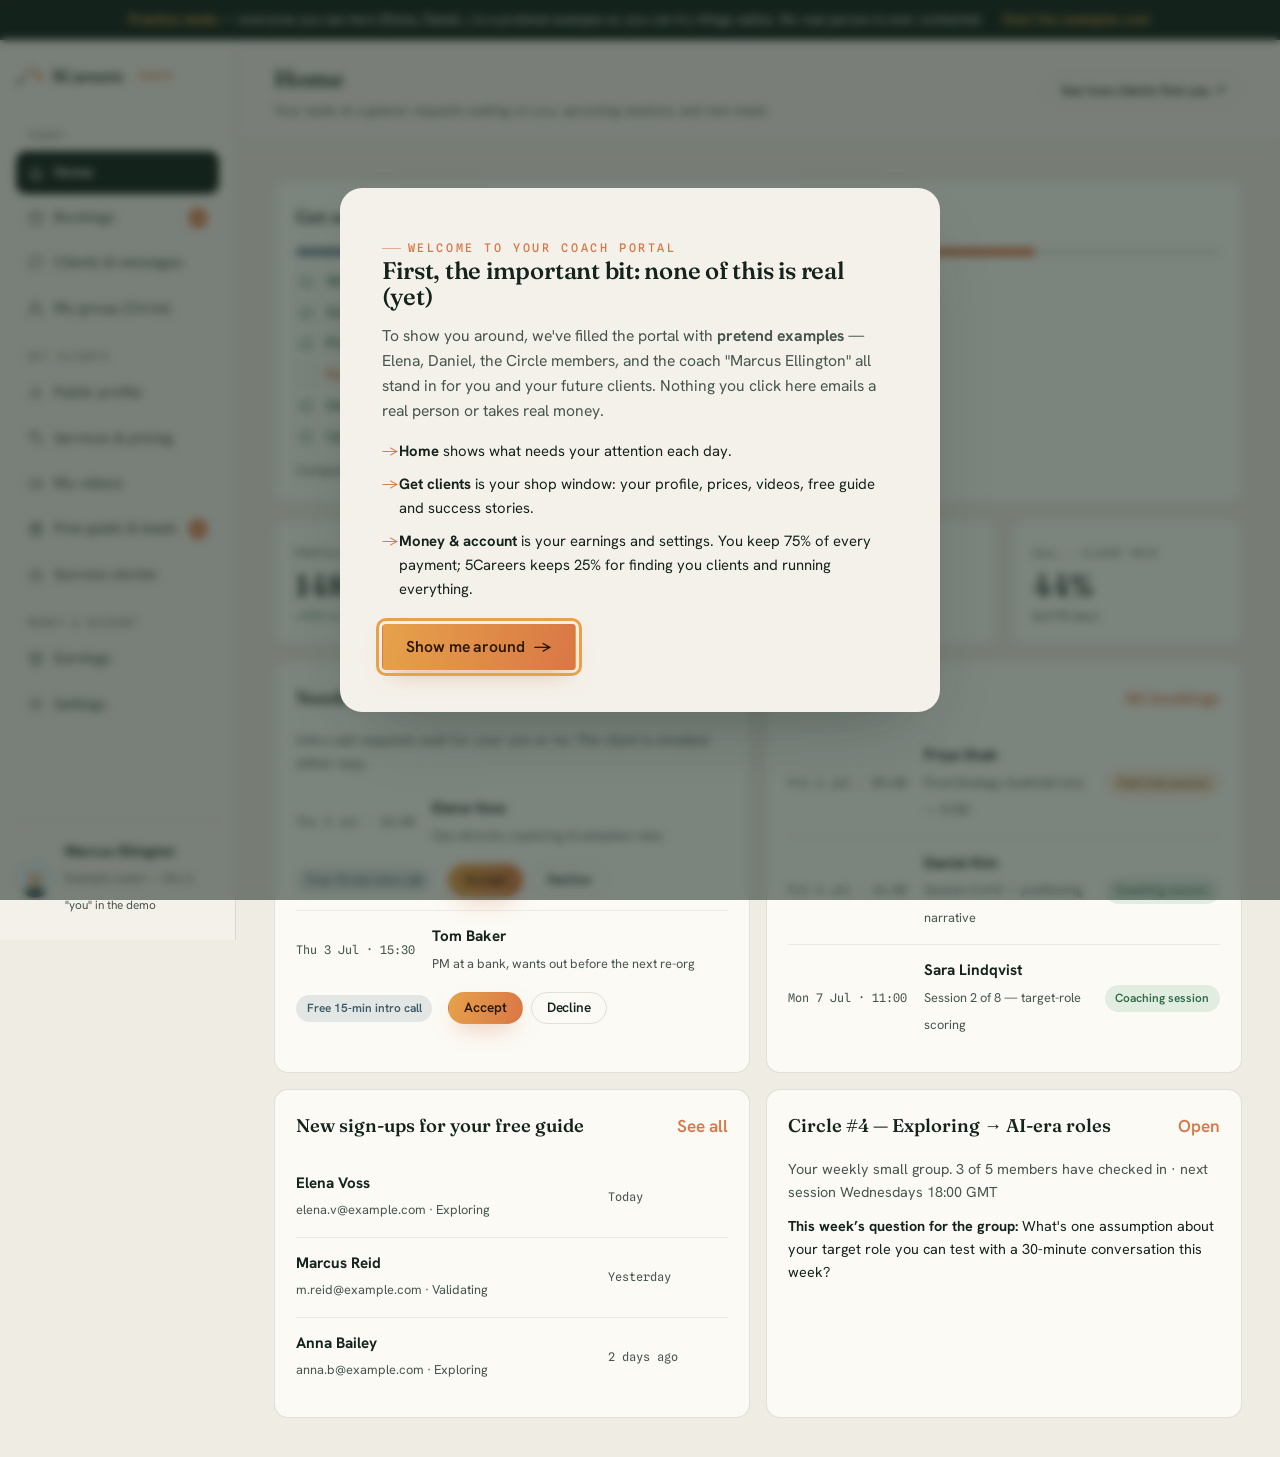
==== commit f86bd505: "Portal usability overhaul from simulated-user panel findings Three simulated first-time coaches (low" ====
--- a/portal.html
+++ b/portal.html
@@ -18,13 +18,13 @@
 <a class="skip-link" href="#view">Skip to content</a>
 
 <div class="demo-banner" role="status">
-  <span><strong>Demo mode</strong> — sample data, saved only in this browser. No real clients, payments or emails.</span>
-  <button type="button" class="linkbtn" id="demoReset">Reset demo data</button>
+  <span><strong>Practice mode</strong> — everyone you see here (Elena, Daniel…) is a pretend example so you can try things safely. No real person is ever contacted.</span>
+  <button type="button" class="linkbtn" id="demoReset">Start the examples over</button>
 </div>
 
 <div class="portal">
   <aside class="psidebar">
-    <a href="index.html" class="brand" aria-label="5Careers home">
+    <a href="#/dashboard" class="brand" aria-label="Portal home">
       <svg class="mark" viewBox="0 0 32 32" fill="none" aria-hidden="true">
         <path d="M3 24 C 11 24, 12 8, 20 8 C 26 8, 28 14, 29 18" stroke="url(#g)" stroke-width="3" stroke-linecap="round"/>
         <circle cx="3" cy="24" r="3" fill="#6f8a98"/><circle cx="29" cy="18" r="3.4" fill="#d97746"/>
@@ -34,32 +34,36 @@
     </a>
 
     <nav class="pnav" aria-label="Portal">
-      <a href="#/dashboard" data-route="dashboard"><span class="pnav-ic">◧</span>Dashboard</a>
-      <a href="#/bookings" data-route="bookings"><span class="pnav-ic">◷</span>Bookings <span class="pnav-badge" id="badgeBookings" hidden></span></a>
-      <a href="#/clients" data-route="clients"><span class="pnav-ic">◉</span>Clients &amp; messages</a>
-      <a href="#/circle" data-route="circle"><span class="pnav-ic">◌</span>My Circle</a>
-      <span class="pnav-sep">Grow</span>
-      <a href="#/profile" data-route="profile"><span class="pnav-ic">✎</span>Public profile</a>
-      <a href="#/offers" data-route="offers"><span class="pnav-ic">▤</span>Offers &amp; pricing</a>
-      <a href="#/content" data-route="content"><span class="pnav-ic">▶</span>Video &amp; content</a>
-      <a href="#/leads" data-route="leads"><span class="pnav-ic">◈</span>Lead magnet <span class="pnav-badge" id="badgeLeads" hidden></span></a>
-      <a href="#/cases" data-route="cases"><span class="pnav-ic">⇄</span>Case studies</a>
-      <span class="pnav-sep">Business</span>
-      <a href="#/earnings" data-route="earnings"><span class="pnav-ic">◍</span>Earnings</a>
-      <a href="#/settings" data-route="settings"><span class="pnav-ic">⚙</span>Settings</a>
+      <span class="pnav-sep">Today</span>
+      <a href="#/dashboard" data-route="dashboard"><svg class="pnav-svg" viewBox="0 0 24 24" fill="none" stroke="currentColor" stroke-width="2" stroke-linecap="round" stroke-linejoin="round" aria-hidden="true"><path d="M3 11l9-8 9 8"/><path d="M5 9.5V21h5v-6h4v6h5V9.5"/></svg>Home</a>
+      <a href="#/bookings" data-route="bookings"><svg class="pnav-svg" viewBox="0 0 24 24" fill="none" stroke="currentColor" stroke-width="2" stroke-linecap="round" stroke-linejoin="round" aria-hidden="true"><rect x="3" y="5" width="18" height="16" rx="2"/><path d="M16 3v4M8 3v4M3 11h18"/></svg>Bookings <span class="pnav-badge" id="badgeBookings" hidden></span></a>
+      <a href="#/clients" data-route="clients"><svg class="pnav-svg" viewBox="0 0 24 24" fill="none" stroke="currentColor" stroke-width="2" stroke-linecap="round" stroke-linejoin="round" aria-hidden="true"><path d="M21 15a2 2 0 0 1-2 2H7l-4 4V5a2 2 0 0 1 2-2h14a2 2 0 0 1 2 2z"/></svg>Clients &amp; messages</a>
+      <a href="#/circle" data-route="circle"><svg class="pnav-svg" viewBox="0 0 24 24" fill="none" stroke="currentColor" stroke-width="2" stroke-linecap="round" stroke-linejoin="round" aria-hidden="true"><circle cx="9" cy="7" r="4"/><path d="M2 21v-2a4 4 0 0 1 4-4h6a4 4 0 0 1 4 4v2"/><path d="M16 3.5a4 4 0 0 1 0 7"/><path d="M22 21v-2a4 4 0 0 0-3-3.85"/></svg>My group (Circle)</a>
+      <span class="pnav-sep">Get clients</span>
+      <a href="#/profile" data-route="profile"><svg class="pnav-svg" viewBox="0 0 24 24" fill="none" stroke="currentColor" stroke-width="2" stroke-linecap="round" stroke-linejoin="round" aria-hidden="true"><circle cx="12" cy="8" r="4"/><path d="M4 21c0-4 4-6 8-6s8 2 8 6"/></svg>Public profile</a>
+      <a href="#/offers" data-route="offers"><svg class="pnav-svg" viewBox="0 0 24 24" fill="none" stroke="currentColor" stroke-width="2" stroke-linecap="round" stroke-linejoin="round" aria-hidden="true"><path d="M20.6 13.4 11 3H4v7l9.6 10.4a2 2 0 0 0 2.8 0l4.2-4.2a2 2 0 0 0 0-2.8z"/><circle cx="7.5" cy="7.5" r="1.5"/></svg>Services &amp; pricing</a>
+      <a href="#/content" data-route="content"><svg class="pnav-svg" viewBox="0 0 24 24" fill="none" stroke="currentColor" stroke-width="2" stroke-linecap="round" stroke-linejoin="round" aria-hidden="true"><rect x="2" y="6" width="13" height="12" rx="2"/><path d="m15 10 6-3v10l-6-3"/></svg>My videos</a>
+      <a href="#/leads" data-route="leads"><svg class="pnav-svg" viewBox="0 0 24 24" fill="none" stroke="currentColor" stroke-width="2" stroke-linecap="round" stroke-linejoin="round" aria-hidden="true"><rect x="3" y="8" width="18" height="4"/><path d="M12 8v13M5 12v9h14v-9"/><path d="M12 8s-1.5-4.5-4.5-4.5S5.5 8 12 8zM12 8s1.5-4.5 4.5-4.5S18.5 8 12 8z"/></svg>Free guide &amp; leads <span class="pnav-badge" id="badgeLeads" hidden></span></a>
+      <a href="#/cases" data-route="cases"><svg class="pnav-svg" viewBox="0 0 24 24" fill="none" stroke="currentColor" stroke-width="2" stroke-linecap="round" stroke-linejoin="round" aria-hidden="true"><path d="m12 2 3 6.5 7 .8-5.2 4.7 1.5 6.9L12 17l-6.3 3.9 1.5-6.9L2 9.3l7-.8z"/></svg>Success stories</a>
+      <span class="pnav-sep">Money &amp; account</span>
+      <a href="#/earnings" data-route="earnings"><svg class="pnav-svg" viewBox="0 0 24 24" fill="none" stroke="currentColor" stroke-width="2" stroke-linecap="round" stroke-linejoin="round" aria-hidden="true"><ellipse cx="12" cy="6" rx="8" ry="3"/><path d="M4 6v6c0 1.7 3.6 3 8 3s8-1.3 8-3V6"/><path d="M4 12v6c0 1.7 3.6 3 8 3s8-1.3 8-3v-6"/></svg>Earnings</a>
+      <a href="#/settings" data-route="settings"><svg class="pnav-svg" viewBox="0 0 24 24" fill="none" stroke="currentColor" stroke-width="2" stroke-linecap="round" stroke-linejoin="round" aria-hidden="true"><circle cx="12" cy="12" r="3"/><path d="M12 2v3M12 19v3M2 12h3M19 12h3M4.9 4.9l2.2 2.2M16.9 16.9l2.2 2.2M19.1 4.9l-2.2 2.2M7.1 16.9l-2.2 2.2"/></svg>Settings</a>
     </nav>
 
     <div class="pcoach">
       <img src="assets/coaches/coach-1.svg" alt="" width="38" height="38" />
-      <div><strong>Marcus Ellington</strong><span>Founding coach</span></div>
+      <div><strong>Marcus Ellington</strong><span>Example coach — this is "you" in the demo</span></div>
     </div>
   </aside>
 
   <div class="pmain">
     <header class="ptop">
-      <h1 class="ptop-title" id="viewTitle">Dashboard</h1>
+      <div>
+        <h1 class="ptop-title" id="viewTitle">Home</h1>
+        <p class="ptop-sub" id="viewSub"></p>
+      </div>
       <div class="ptop-actions">
-        <a class="btn btn-ghost btn-sm" href="index.html#coaches" target="_blank" rel="noopener">View public profile ↗</a>
+        <a class="btn btn-ghost btn-sm" href="index.html#coaches" target="_blank" rel="noopener" title="Opens the public site in a new tab">See how clients find you ↗</a>
       </div>
     </header>
     <main class="pview" id="view" tabindex="-1"><!-- rendered by portal.js --></main>
@@ -68,6 +72,23 @@
 
 <div class="toast" id="toast" role="status" hidden></div>
 
+<!-- first-visit welcome -->
+<div class="modal-overlay" id="welcome" hidden>
+  <div class="modal" role="dialog" aria-modal="true" aria-labelledby="welcomeTitle">
+    <span class="eyebrow">Welcome to your coach portal</span>
+    <h3 class="mm-q" id="welcomeTitle">First, the important bit: none of this is real (yet)</h3>
+    <p class="mm-sub" style="margin-top:.8rem">To show you around, we've filled the portal with <strong>pretend examples</strong> — Elena, Daniel, the Circle members, and the coach "Marcus Ellington" all stand in for you and your future clients. Nothing you click here emails a real person or takes real money.</p>
+    <ul class="welcome-list">
+      <li><strong>Home</strong> shows what needs your attention each day.</li>
+      <li><strong>Get clients</strong> is your shop window: your profile, prices, videos, free guide and success stories.</li>
+      <li><strong>Money &amp; account</strong> is your earnings and settings. You keep 75% of every payment; 5Careers keeps 25% for finding you clients and running everything.</li>
+    </ul>
+    <div style="display:flex;gap:.8rem;flex-wrap:wrap;margin-top:1.4rem">
+      <button type="button" class="btn btn-primary" id="welcomeGo">Show me around <span class="arrow">→</span></button>
+    </div>
+  </div>
+</div>
+
 <script src="portal.js"></script>
 </body>
 </html>
--- a/portal.css
+++ b/portal.css
@@ -32,6 +32,7 @@
 .pnav a:hover { background: var(--paper-2); color: var(--ink); }
 .pnav a[aria-current="page"] { background: var(--ink); color: var(--paper-on-dark); font-weight: 600; }
 .pnav-ic { width: 1.2em; text-align: center; opacity: .75; }
+.pnav-svg { width: 16px; height: 16px; flex: none; opacity: .8; }
 .pnav-sep { font-family: var(--mono); font-size: .62rem; letter-spacing: .14em; text-transform: uppercase; color: var(--ink-soft); margin: 1rem .75rem .3rem; }
 .pnav-badge { margin-left: auto; background: var(--dawn-deep); color: #fff; font-size: .7rem; font-weight: 700; border-radius: 100px; padding: .1em .55em; }
 
@@ -48,6 +49,7 @@
   position: sticky; top: 0; z-index: 20;
 }
 .ptop-title { font-family: var(--display); font-size: 1.5rem; font-weight: 560; letter-spacing: -0.01em; }
+.ptop-sub { font-size: .84rem; color: var(--ink-soft); margin-top: .15rem; max-width: 46rem; }
 .btn-sm { padding: .6em 1.1em; font-size: .85rem; }
 
 .pview { padding: clamp(1.2rem, 3vw, 2.4rem); max-width: 1080px; }
@@ -63,7 +65,21 @@
 .pcard h2 + p { color: var(--ink-soft); font-size: .9rem; margin-top: .3rem; }
 .pcard-head { display: flex; justify-content: space-between; align-items: baseline; gap: 1rem; flex-wrap: wrap; margin-bottom: 1rem; }
 .pmuted { color: var(--ink-soft); font-size: .9rem; }
-.pmini { font-size: .78rem; color: var(--ink-soft); font-style: italic; }
+.pmini { font-size: .84rem; color: var(--ink-soft); }
+
+/* setup checklist (first-run guidance) */
+.setup-list { list-style: none; padding: 0; margin-top: .9rem; display: grid; gap: .45rem; }
+.setup-list li { display: flex; align-items: center; gap: .6rem; font-size: .93rem; }
+.setup-list .su-done { color: #3f7a55; font-weight: 600; }
+.setup-list .su-todo a { color: var(--dawn-deep); font-weight: 600; }
+.setup-list .su-ic { width: 20px; height: 20px; flex: none; border-radius: 50%; display: grid; place-items: center; font-size: .72rem; }
+.setup-list .su-done .su-ic { background: color-mix(in srgb, #4c9a6a 16%, transparent); color: #2e6a47; }
+.setup-list .su-todo .su-ic { border: 1.5px dashed var(--dusk); color: transparent; }
+
+/* welcome modal list */
+.welcome-list { list-style: none; padding: 0; margin-top: 1rem; display: grid; gap: .6rem; }
+.welcome-list li { font-size: .93rem; padding-left: 1.1rem; position: relative; }
+.welcome-list li::before { content: "→"; position: absolute; left: 0; color: var(--dawn-deep); }
 
 /* stat tiles */
 .stat { background: var(--paper-2); border: 1px solid var(--line); border-radius: var(--radius); padding: 1.1rem 1.2rem; }
